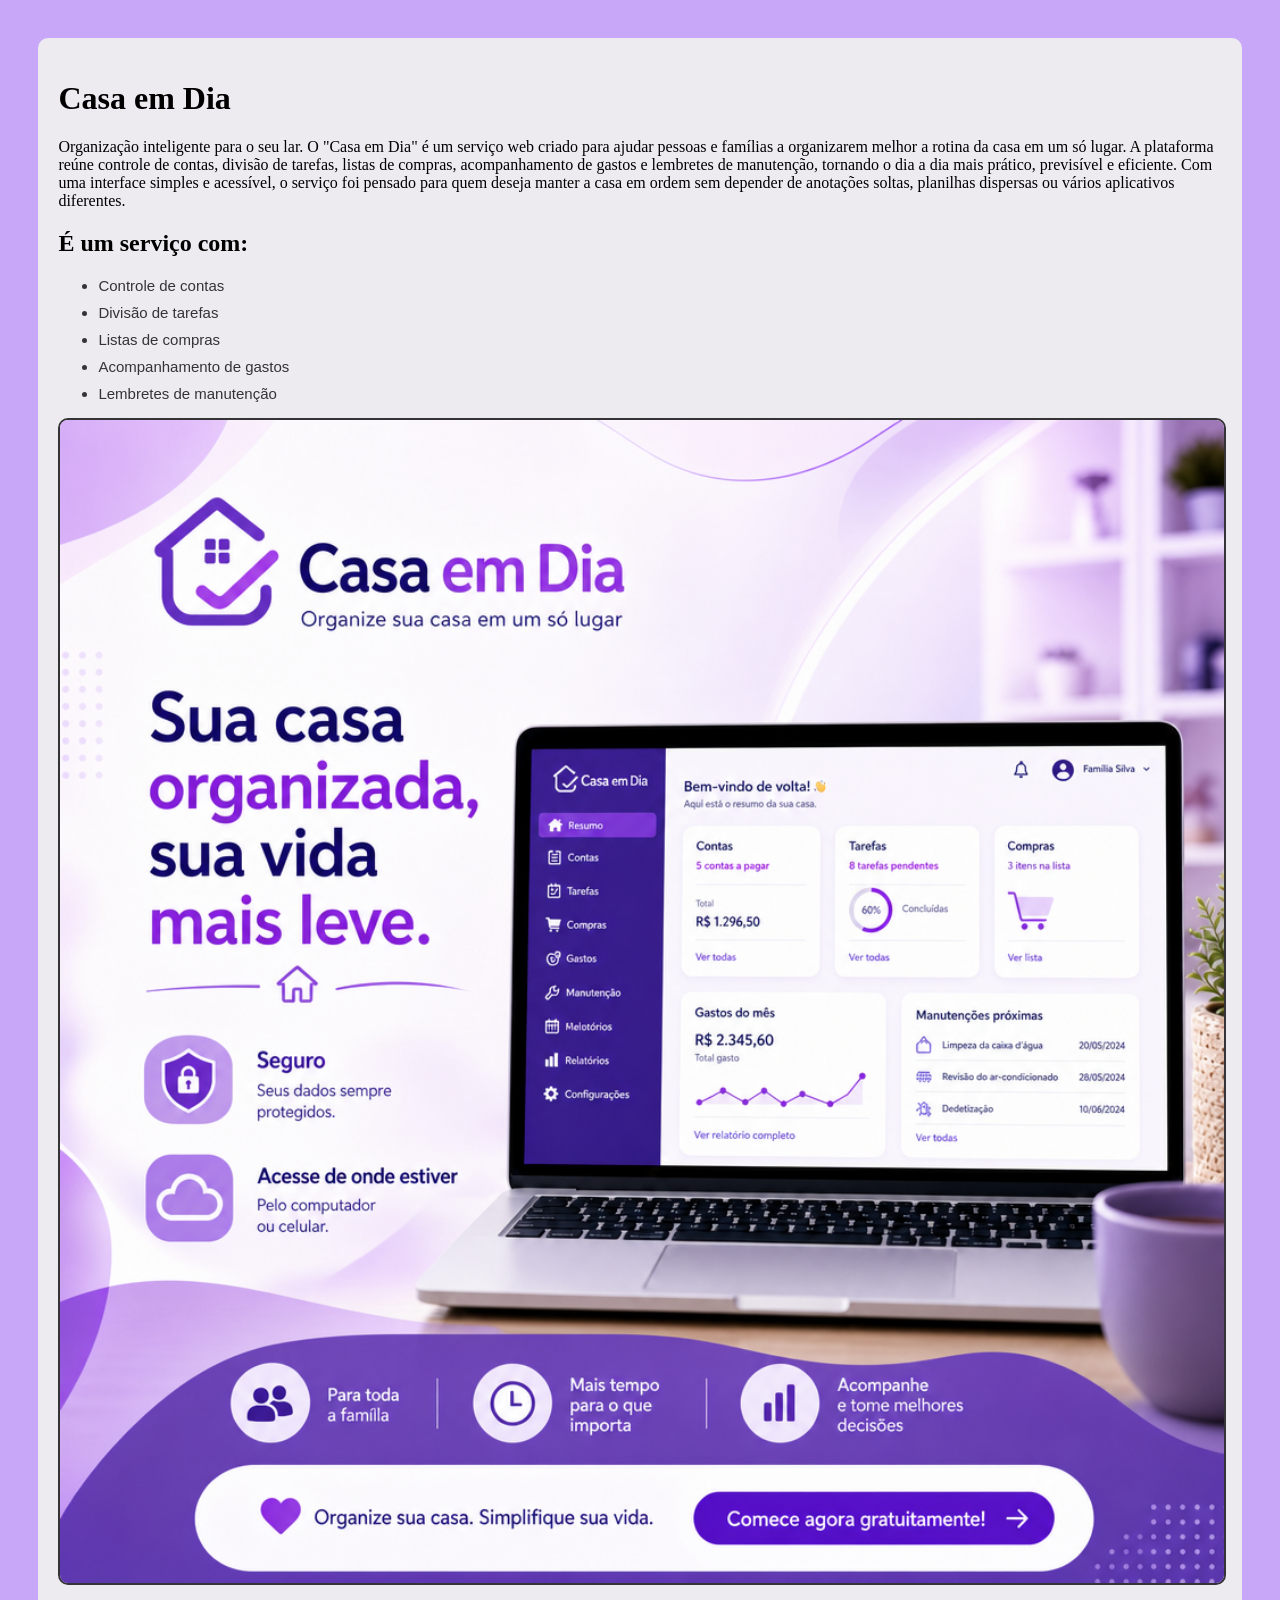
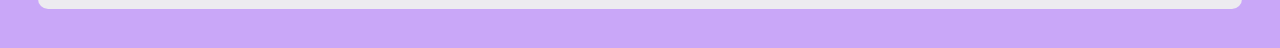
==== sandra/index.html @ e189e22e "Add files via upload" ====
<!DOCTYPE html>

<html lang="en">

<head>
    <meta charset="UTF-8">
    <meta name="viewport" content="width=device-width, initial-scale=1.0">
    <link rel="stylesheet" href="css/style.css">
    <script src="js/script.js" defer></script>

    <title>Casa em Dia</title>
</head>

<body>
    <div class="começo">
        <h1>Casa em Dia</h1>
        <p>
            Organização inteligente para o seu lar. O "Casa em Dia" é um serviço web criado para ajudar 
pessoas e famílias a organizarem melhor a rotina da casa em um só lugar. A plataforma 
reúne controle de contas, divisão de tarefas, listas de compras, acompanhamento de 
gastos e lembretes de manutenção, tornando o dia a dia mais prático, previsível e 
eficiente. Com uma interface simples e acessível, o serviço foi pensado para quem deseja
manter a casa em ordem sem depender de anotações soltas, planilhas dispersas ou vários
aplicativos diferentes.
        </p>
        <h2>É um serviço com:</h2>
        <p>
            <ul>
                <li>Controle de contas</li>
                <li>Divisão de tarefas</li>
                <li>Listas de compras</li>
                <li>Acompanhamento de gastos</li>
                <li>Lembretes de manutenção</li>
            </ul>
        </p>

        <img src="img/propaganda.png" alt="Casa em Dia" class="imagem">
    </div>
</body>

</html>
---- sandra/css/style.css ----
body {
    background-color: #c9a7f8;
    margin: 2%;
    padding: 1%;
}

.começo {
    font-family:Georgia, 'Times New Roman', Times, serif;
    background-color: #edebf0;
    border-radius: 10px;
    padding: 20px;
}

li {
    font-family:'Lucida Sans', 'Lucida Sans Regular', 'Lucida Grande', 'Lucida Sans Unicode', Geneva, Verdana, sans-serif;
    font-size: 15px;
    color: #343335;
    margin-bottom: 10px;
}

img {
    width: 100%;
    height: auto;
    border-radius: 10px;
    border: 2px solid #343335;
}
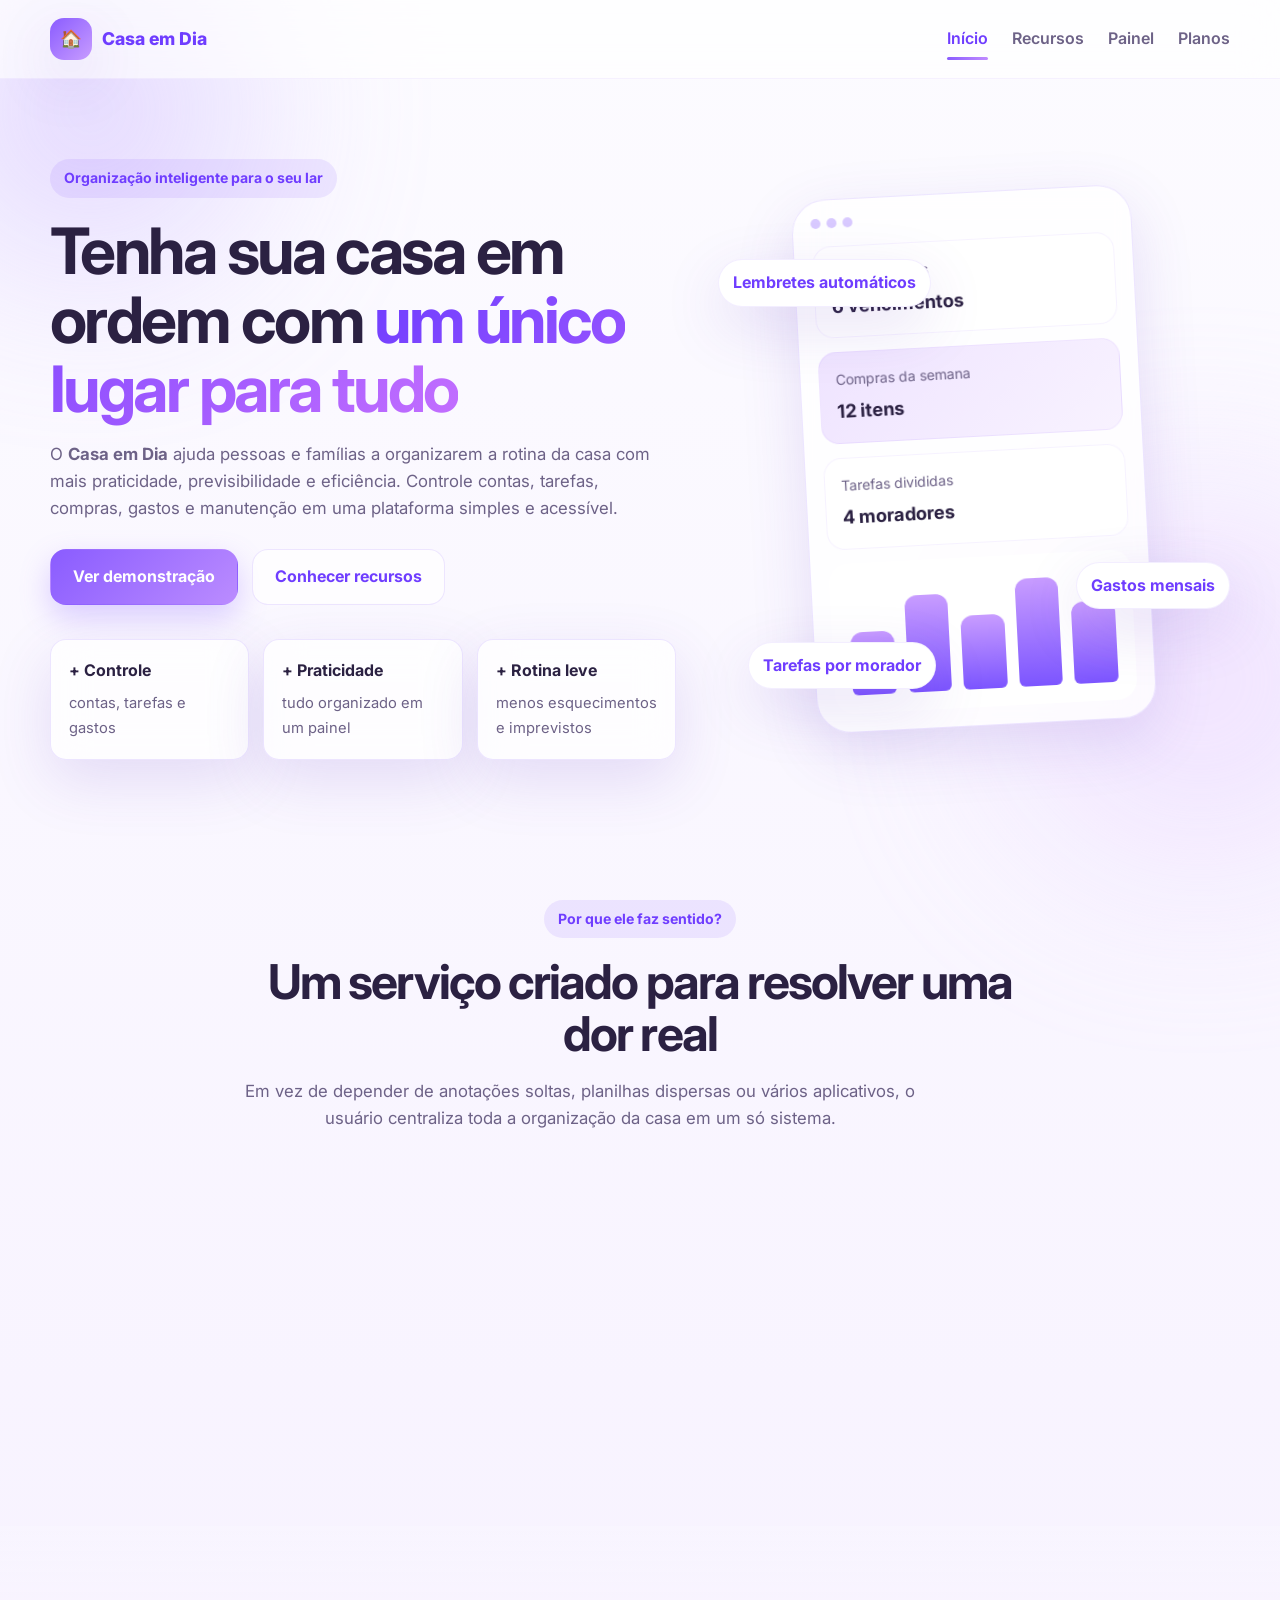
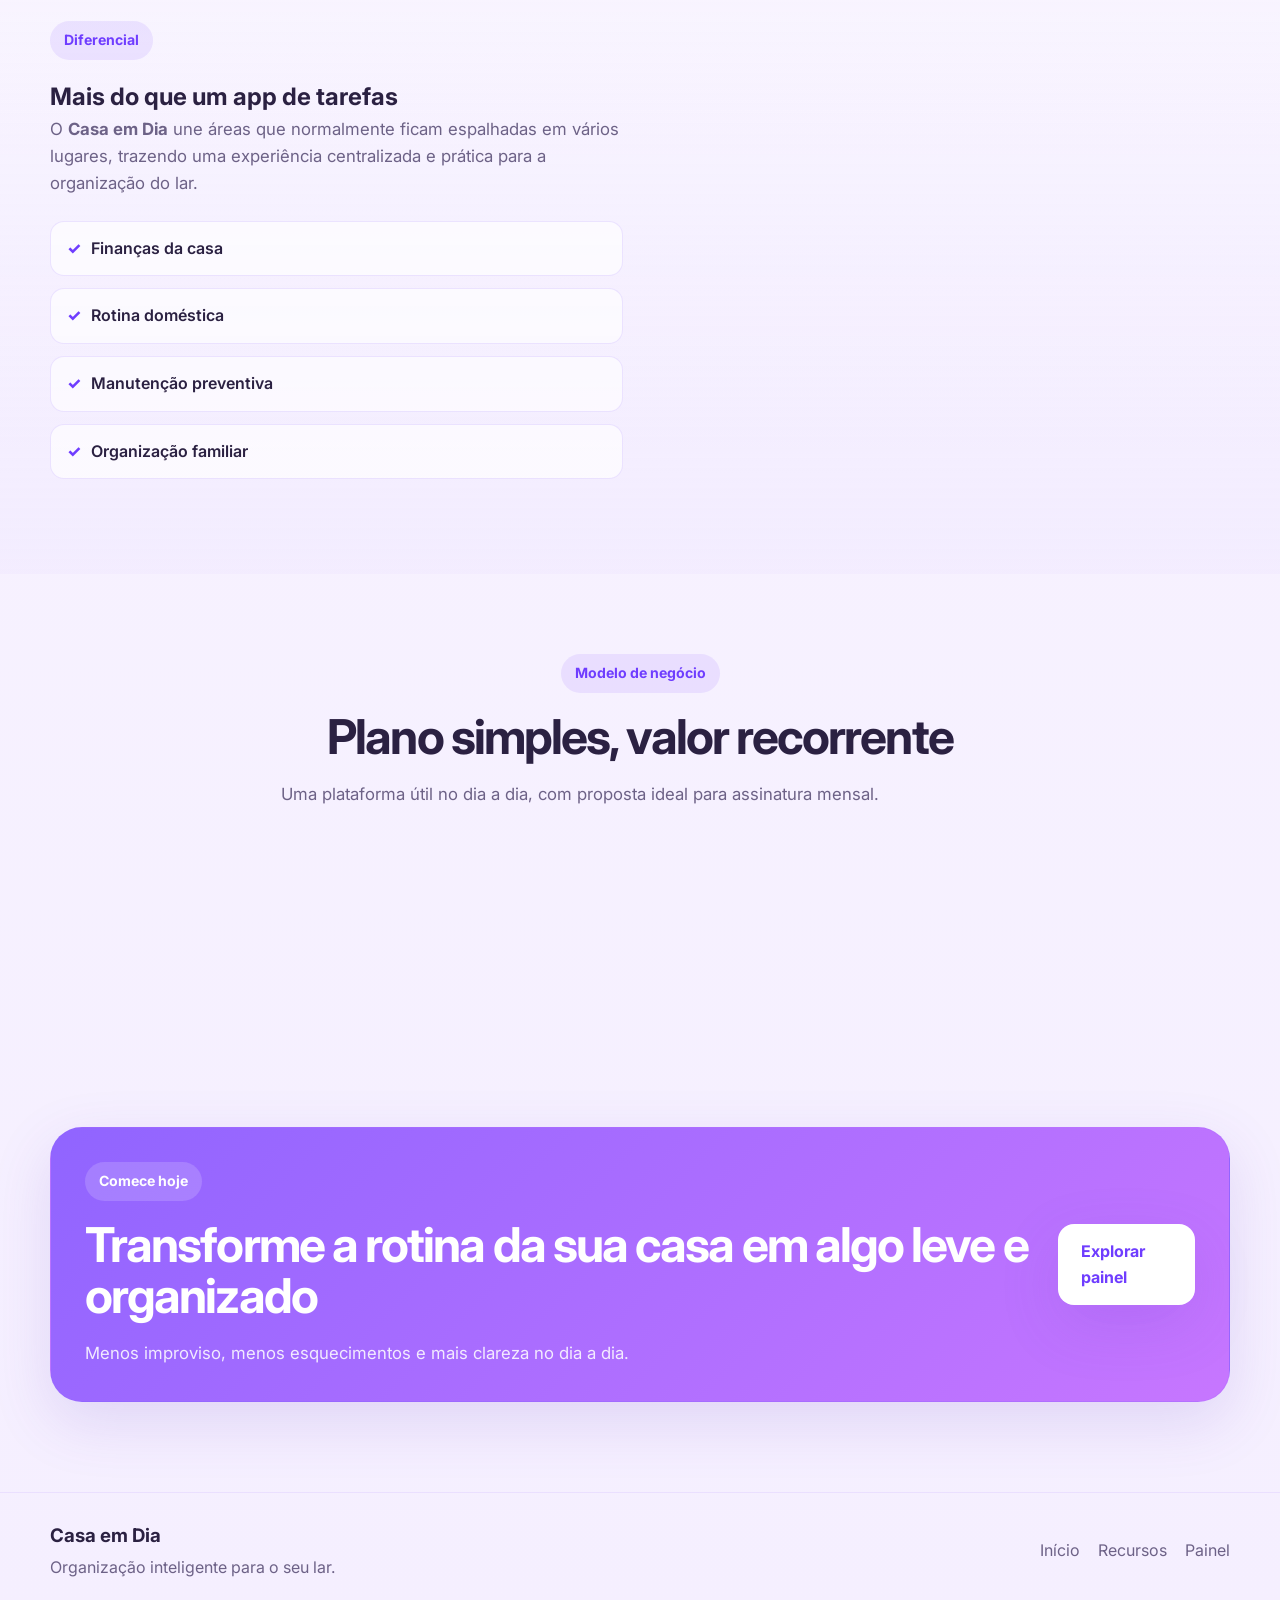
==== commit a5f846b4: "Add files via upload" ====
--- a/sandra/index.html
+++ b/sandra/index.html
@@ -1,41 +1,258 @@
 <!DOCTYPE html>
-
-<html lang="en">
-
+<html lang="pt-BR">
 <head>
-    <meta charset="UTF-8">
-    <meta name="viewport" content="width=device-width, initial-scale=1.0">
-    <link rel="stylesheet" href="css/style.css">
-    <script src="js/script.js" defer></script>
-
-    <title>Casa em Dia</title>
+  <meta charset="UTF-8" />
+  <meta name="viewport" content="width=device-width, initial-scale=1.0" />
+  <title>Casa em Dia | Organização inteligente para o seu lar</title>
+  <link rel="preconnect" href="https://fonts.googleapis.com">
+  <link rel="preconnect" href="https://fonts.gstatic.com" crossorigin>
+  <link href="https://fonts.googleapis.com/css2?family=Inter:wght@400;500;600;700;800&display=swap" rel="stylesheet">
+  <link rel="stylesheet" href="css/style.css" />
 </head>
 
 <body>
-    <div class="começo">
-        <h1>Casa em Dia</h1>
-        <p>
-            Organização inteligente para o seu lar. O "Casa em Dia" é um serviço web criado para ajudar 
-pessoas e famílias a organizarem melhor a rotina da casa em um só lugar. A plataforma 
-reúne controle de contas, divisão de tarefas, listas de compras, acompanhamento de 
-gastos e lembretes de manutenção, tornando o dia a dia mais prático, previsível e 
-eficiente. Com uma interface simples e acessível, o serviço foi pensado para quem deseja
-manter a casa em ordem sem depender de anotações soltas, planilhas dispersas ou vários
-aplicativos diferentes.
-        </p>
-        <h2>É um serviço com:</h2>
-        <p>
-            <ul>
-                <li>Controle de contas</li>
-                <li>Divisão de tarefas</li>
-                <li>Listas de compras</li>
-                <li>Acompanhamento de gastos</li>
-                <li>Lembretes de manutenção</li>
-            </ul>
-        </p>
-
-        <img src="img/propaganda.png" alt="Casa em Dia" class="imagem">
+  <div class="bg-blur blur-1"></div>
+  <div class="bg-blur blur-2"></div>
+
+  <header class="header">
+    <div class="container nav">
+      <a href="index.html" class="logo">
+        <span class="logo-icon">🏠</span>
+        <span>Casa em Dia</span>
+      </a>
+
+      <nav class="menu" id="menu">
+        <a href="index.html" class="active">Início</a>
+        <a href="recursos.html">Recursos</a>
+        <a href="dashboard.html">Painel</a>
+        <a href="#planos">Planos</a>
+      </nav>
+
+      <button class="menu-toggle" id="menuToggle">☰</button>
     </div>
+  </header>
+
+  <main>
+    <section class="hero">
+      <div class="container hero-grid">
+        <div class="hero-text">
+          <span class="tag">Organização inteligente para o seu lar</span>
+          <h1>
+            Tenha sua casa em ordem com
+            <span class="gradient-text">um único lugar para tudo</span>
+          </h1>
+          <p>
+            O <strong>Casa em Dia</strong> ajuda pessoas e famílias a organizarem a rotina da casa
+            com mais praticidade, previsibilidade e eficiência. Controle contas, tarefas,
+            compras, gastos e manutenção em uma plataforma simples e acessível.
+          </p>
+
+          <div class="hero-actions">
+            <a href="dashboard.html" class="btn btn-primary">Ver demonstração</a>
+            <a href="recursos.html" class="btn btn-secondary">Conhecer recursos</a>
+          </div>
+
+          <div class="hero-stats">
+            <div class="stat-card">
+              <strong>+ Controle</strong>
+              <span>contas, tarefas e gastos</span>
+            </div>
+            <div class="stat-card">
+              <strong>+ Praticidade</strong>
+              <span>tudo organizado em um painel</span>
+            </div>
+            <div class="stat-card">
+              <strong>+ Rotina leve</strong>
+              <span>menos esquecimentos e imprevistos</span>
+            </div>
+          </div>
+        </div>
+
+        <div class="hero-visual">
+          <div class="phone-card float-card">
+            <div class="phone-top">
+              <span></span><span></span><span></span>
+            </div>
+            <div class="phone-content">
+              <div class="mini-box">
+                <p>Contas do mês</p>
+                <strong>6 vencimentos</strong>
+              </div>
+              <div class="mini-box highlight">
+                <p>Compras da semana</p>
+                <strong>12 itens</strong>
+              </div>
+              <div class="mini-box">
+                <p>Tarefas divididas</p>
+                <strong>4 moradores</strong>
+              </div>
+              <div class="mini-chart">
+                <div class="bar" style="height: 55%"></div>
+                <div class="bar" style="height: 85%"></div>
+                <div class="bar" style="height: 65%"></div>
+                <div class="bar" style="height: 95%"></div>
+                <div class="bar" style="height: 72%"></div>
+              </div>
+            </div>
+          </div>
+
+          <div class="floating-badge badge-1">Lembretes automáticos</div>
+          <div class="floating-badge badge-2">Gastos mensais</div>
+          <div class="floating-badge badge-3">Tarefas por morador</div>
+        </div>
+      </div>
+    </section>
+
+    <section class="section">
+      <div class="container">
+        <div class="section-title">
+          <span class="tag">Por que ele faz sentido?</span>
+          <h2>Um serviço criado para resolver uma dor real</h2>
+          <p>
+            Em vez de depender de anotações soltas, planilhas dispersas ou vários aplicativos,
+            o usuário centraliza toda a organização da casa em um só sistema.
+          </p>
+        </div>
+
+        <div class="grid-4">
+          <article class="feature-card reveal">
+            <div class="icon-circle">📌</div>
+            <h3>Dor real</h3>
+            <p>Ajuda quem vive esquecendo contas, tarefas e manutenções importantes.</p>
+          </article>
+
+          <article class="feature-card reveal">
+            <div class="icon-circle">🔁</div>
+            <h3>Uso recorrente</h3>
+            <p>Ideal para acompanhar a rotina da casa diariamente, semanalmente e mensalmente.</p>
+          </article>
+
+          <article class="feature-card reveal">
+            <div class="icon-circle">👨‍👩‍👧‍👦</div>
+            <h3>Público amplo</h3>
+            <p>Serve para pessoas que moram sozinhas, casais, famílias e casas compartilhadas.</p>
+          </article>
+
+          <article class="feature-card reveal">
+            <div class="icon-circle">💳</div>
+            <h3>Assinatura mensal</h3>
+            <p>Modelo ideal para uma plataforma útil, contínua e com valor percebido no dia a dia.</p>
+          </article>
+        </div>
+      </div>
+    </section>
+
+    <section class="section alt-section">
+      <div class="container two-col">
+        <div>
+          <span class="tag">Diferencial</span>
+          <h2>Mais do que um app de tarefas</h2>
+          <p class="section-text">
+            O <strong>Casa em Dia</strong> une áreas que normalmente ficam espalhadas em vários
+            lugares, trazendo uma experiência centralizada e prática para a organização do lar.
+          </p>
+
+          <ul class="check-list">
+            <li>Finanças da casa</li>
+            <li>Rotina doméstica</li>
+            <li>Manutenção preventiva</li>
+            <li>Organização familiar</li>
+          </ul>
+        </div>
+
+        <div class="differential-card reveal">
+          <div class="differential-item">
+            <span>💰</span>
+            <div>
+              <strong>Finanças</strong>
+              <p>Contas, vencimentos e acompanhamento de gastos.</p>
+            </div>
+          </div>
+          <div class="differential-item">
+            <span>🧹</span>
+            <div>
+              <strong>Rotina</strong>
+              <p>Divisão de tarefas e acompanhamento das atividades domésticas.</p>
+            </div>
+          </div>
+          <div class="differential-item">
+            <span>🛠️</span>
+            <div>
+              <strong>Manutenção</strong>
+              <p>Lembretes para trocas, revisões e cuidados preventivos da casa.</p>
+            </div>
+          </div>
+          <div class="differential-item">
+            <span>🛒</span>
+            <div>
+              <strong>Compras</strong>
+              <p>Listas compartilhadas para deixar a rotina mais organizada.</p>
+            </div>
+          </div>
+        </div>
+      </div>
+    </section>
+
+    <section class="section" id="planos">
+      <div class="container">
+        <div class="section-title">
+          <span class="tag">Modelo de negócio</span>
+          <h2>Plano simples, valor recorrente</h2>
+          <p>
+            Uma plataforma útil no dia a dia, com proposta ideal para assinatura mensal.
+          </p>
+        </div>
+
+        <div class="pricing-card reveal">
+          <div class="pricing-left">
+            <span class="small-label">Plano Premium</span>
+            <h3>Organização completa da casa em um só lugar</h3>
+            <p>
+              Ideal para quem quer acompanhar contas, compras, tarefas, lembretes e gastos com mais controle.
+            </p>
+          </div>
+
+          <div class="pricing-right">
+            <div class="price">
+              <span>R$</span>
+              <strong>19,90</strong>
+              <small>/mês</small>
+            </div>
+            <a href="#" class="btn btn-primary">Começar agora</a>
+          </div>
+        </div>
+      </div>
+    </section>
+
+    <section class="section cta-section">
+      <div class="container cta-box">
+        <div>
+          <span class="tag">Comece hoje</span>
+          <h2>Transforme a rotina da sua casa em algo leve e organizado</h2>
+          <p>
+            Menos improviso, menos esquecimentos e mais clareza no dia a dia.
+          </p>
+        </div>
+        <a href="dashboard.html" class="btn btn-light">Explorar painel</a>
+      </div>
+    </section>
+  </main>
+
+  <footer class="footer">
+    <div class="container footer-content">
+      <div>
+        <h3>Casa em Dia</h3>
+        <p>Organização inteligente para o seu lar.</p>
+      </div>
+
+      <div class="footer-links">
+        <a href="index.html">Início</a>
+        <a href="recursos.html">Recursos</a>
+        <a href="dashboard.html">Painel</a>
+      </div>
+    </div>
+  </footer>
+
+  <script src="js/jscript.js"></script>
 </body>
-
 </html>
--- a/sandra/css/style.css
+++ b/sandra/css/style.css
@@ -1,26 +1,903 @@
+:root {
+  --bg: #f8f5ff;
+  --bg-soft: #f2ebff;
+  --surface: rgba(255, 255, 255, 0.78);
+  --surface-strong: #ffffff;
+  --border: rgba(141, 102, 255, 0.16);
+  --text: #2b2142;
+  --text-soft: #6d6287;
+  --primary: #8a5cff;
+  --primary-dark: #6f3dff;
+  --primary-light: #b799ff;
+  --secondary: #efe7ff;
+  --success: #7b61ff;
+  --shadow: 0 20px 60px rgba(101, 59, 194, 0.15);
+  --radius-xl: 28px;
+  --radius-lg: 20px;
+  --radius-md: 16px;
+  --radius-sm: 12px;
+  --container: 1180px;
+}
+
+* {
+  margin: 0;
+  padding: 0;
+  box-sizing: border-box;
+}
+
+html {
+  scroll-behavior: smooth;
+}
+
 body {
-    background-color: #c9a7f8;
-    margin: 2%;
-    padding: 1%;
-}
-
-.começo {
-    font-family:Georgia, 'Times New Roman', Times, serif;
-    background-color: #edebf0;
-    border-radius: 10px;
-    padding: 20px;
-}
-
-li {
-    font-family:'Lucida Sans', 'Lucida Sans Regular', 'Lucida Grande', 'Lucida Sans Unicode', Geneva, Verdana, sans-serif;
-    font-size: 15px;
-    color: #343335;
-    margin-bottom: 10px;
-}
-
-img {
+  font-family: "Inter", sans-serif;
+  background: linear-gradient(180deg, #fcfbff 0%, #f7f2ff 55%, #f5efff 100%);
+  color: var(--text);
+  line-height: 1.6;
+  overflow-x: hidden;
+  position: relative;
+}
+
+a {
+  text-decoration: none;
+  color: inherit;
+}
+
+button {
+  font-family: inherit;
+}
+
+.container {
+  width: min(100% - 32px, var(--container));
+  margin: 0 auto;
+}
+
+.bg-blur {
+  position: fixed;
+  border-radius: 50%;
+  filter: blur(100px);
+  z-index: -1;
+  opacity: 0.45;
+}
+
+.blur-1 {
+  width: 300px;
+  height: 300px;
+  background: #bfa6ff;
+  top: -40px;
+  left: -60px;
+}
+
+.blur-2 {
+  width: 360px;
+  height: 360px;
+  background: #e4c9ff;
+  bottom: 40px;
+  right: -100px;
+}
+
+.header {
+  position: sticky;
+  top: 0;
+  z-index: 20;
+  backdrop-filter: blur(18px);
+  background: rgba(255, 255, 255, 0.65);
+  border-bottom: 1px solid rgba(138, 92, 255, 0.08);
+}
+
+.nav {
+  min-height: 78px;
+  display: flex;
+  align-items: center;
+  justify-content: space-between;
+  gap: 20px;
+}
+
+.logo {
+  display: flex;
+  align-items: center;
+  gap: 10px;
+  font-weight: 800;
+  font-size: 1.1rem;
+  color: var(--primary-dark);
+}
+
+.logo-icon {
+  width: 42px;
+  height: 42px;
+  display: grid;
+  place-items: center;
+  border-radius: 14px;
+  background: linear-gradient(135deg, var(--primary), #c89cff);
+  color: white;
+  box-shadow: var(--shadow);
+}
+
+.menu {
+  display: flex;
+  align-items: center;
+  gap: 24px;
+}
+
+.menu a {
+  font-weight: 600;
+  color: var(--text-soft);
+  transition: 0.3s;
+  position: relative;
+}
+
+.menu a:hover,
+.menu a.active {
+  color: var(--primary-dark);
+}
+
+.menu a.active::after,
+.menu a:hover::after {
+  content: "";
+  position: absolute;
+  left: 0;
+  bottom: -8px;
+  width: 100%;
+  height: 3px;
+  border-radius: 999px;
+  background: linear-gradient(90deg, var(--primary), #c18cff);
+}
+
+.menu-toggle {
+  display: none;
+  border: none;
+  background: var(--secondary);
+  color: var(--primary-dark);
+  width: 44px;
+  height: 44px;
+  border-radius: 14px;
+  font-size: 1.3rem;
+  cursor: pointer;
+}
+
+.hero {
+  padding: 80px 0 60px;
+}
+
+.hero-grid {
+  display: grid;
+  grid-template-columns: 1.1fr 0.9fr;
+  align-items: center;
+  gap: 42px;
+}
+
+.tag {
+  display: inline-flex;
+  align-items: center;
+  padding: 8px 14px;
+  border-radius: 999px;
+  background: rgba(138, 92, 255, 0.12);
+  color: var(--primary-dark);
+  font-weight: 700;
+  font-size: 0.88rem;
+  margin-bottom: 18px;
+}
+
+.hero h1,
+.section-title h1,
+.section-title h2,
+.cta-box h2 {
+  font-size: clamp(2.2rem, 5vw, 4.2rem);
+  line-height: 1.08;
+  letter-spacing: -0.04em;
+  margin-bottom: 18px;
+}
+
+.section-title h2,
+.cta-box h2 {
+  font-size: clamp(1.8rem, 3.8vw, 3rem);
+}
+
+.gradient-text {
+  background: linear-gradient(135deg, var(--primary-dark), #c46fff);
+  -webkit-background-clip: text;
+  -webkit-text-fill-color: transparent;
+}
+
+.hero p,
+.section-title p,
+.section-text,
+.cta-box p {
+  color: var(--text-soft);
+  font-size: 1.05rem;
+  max-width: 700px;
+}
+
+.hero-actions {
+  display: flex;
+  gap: 14px;
+  margin-top: 28px;
+  flex-wrap: wrap;
+}
+
+.btn {
+  display: inline-flex;
+  align-items: center;
+  justify-content: center;
+  padding: 14px 22px;
+  border-radius: 16px;
+  font-weight: 700;
+  transition: 0.3s;
+  border: 1px solid transparent;
+  cursor: pointer;
+}
+
+.btn-primary {
+  background: linear-gradient(135deg, var(--primary), #bb8cff);
+  color: white;
+  box-shadow: 0 12px 30px rgba(138, 92, 255, 0.28);
+}
+
+.btn-primary:hover {
+  transform: translateY(-2px);
+  filter: brightness(1.03);
+}
+
+.btn-secondary {
+  background: rgba(255, 255, 255, 0.7);
+  color: var(--primary-dark);
+  border-color: rgba(138, 92, 255, 0.15);
+}
+
+.btn-secondary:hover,
+.btn-light:hover {
+  transform: translateY(-2px);
+}
+
+.btn-light {
+  background: white;
+  color: var(--primary-dark);
+  box-shadow: var(--shadow);
+}
+
+.hero-stats {
+  display: grid;
+  grid-template-columns: repeat(3, 1fr);
+  gap: 14px;
+  margin-top: 34px;
+}
+
+.stat-card,
+.feature-card,
+.resource-card,
+.dashboard-card,
+.pricing-card,
+.differential-card,
+.highlight-banner,
+.cta-box,
+.phone-card {
+  background: var(--surface);
+  border: 1px solid var(--border);
+  box-shadow: var(--shadow);
+  backdrop-filter: blur(18px);
+}
+
+.stat-card {
+  padding: 18px;
+  border-radius: var(--radius-md);
+}
+
+.stat-card strong {
+  display: block;
+  font-size: 1rem;
+  margin-bottom: 6px;
+}
+
+.stat-card span {
+  color: var(--text-soft);
+  font-size: 0.92rem;
+}
+
+.hero-visual {
+  position: relative;
+  min-height: 540px;
+  display: flex;
+  align-items: center;
+  justify-content: center;
+}
+
+.phone-card {
+  width: 340px;
+  border-radius: 34px;
+  padding: 18px;
+  transform: rotate(-3deg);
+}
+
+.float-card {
+  animation: float 4s ease-in-out infinite;
+}
+
+.phone-top {
+  display: flex;
+  gap: 6px;
+  margin-bottom: 18px;
+}
+
+.phone-top span {
+  width: 10px;
+  height: 10px;
+  border-radius: 50%;
+  background: #d8c9ff;
+}
+
+.phone-content {
+  display: grid;
+  gap: 14px;
+}
+
+.mini-box {
+  padding: 16px;
+  border-radius: 18px;
+  background: white;
+  border: 1px solid rgba(138, 92, 255, 0.08);
+}
+
+.mini-box p {
+  color: var(--text-soft);
+  font-size: 0.88rem;
+  margin-bottom: 6px;
+}
+
+.mini-box strong {
+  font-size: 1.15rem;
+}
+
+.mini-box.highlight {
+  background: linear-gradient(135deg, #efe4ff, #f8f2ff);
+}
+
+.mini-chart {
+  display: flex;
+  align-items: end;
+  gap: 12px;
+  height: 150px;
+  padding: 18px;
+  border-radius: 20px;
+  background: white;
+}
+
+.mini-chart .bar {
+  flex: 1;
+  border-radius: 12px 12px 6px 6px;
+  background: linear-gradient(180deg, #c89cff, #7c55ff);
+}
+
+.floating-badge {
+  position: absolute;
+  padding: 10px 14px;
+  border-radius: 999px;
+  background: white;
+  color: var(--primary-dark);
+  font-weight: 700;
+  box-shadow: var(--shadow);
+  border: 1px solid rgba(138, 92, 255, 0.1);
+}
+
+.badge-1 {
+  top: 70px;
+  left: 0;
+}
+
+.badge-2 {
+  bottom: 120px;
+  right: 0;
+}
+
+.badge-3 {
+  bottom: 40px;
+  left: 30px;
+}
+
+.section {
+  padding: 80px 0;
+}
+
+.alt-section {
+  background: linear-gradient(180deg, rgba(255,255,255,0.2), rgba(239,231,255,0.45));
+}
+
+.section-title {
+  text-align: center;
+  max-width: 820px;
+  margin: 0 auto 46px;
+}
+
+.grid-4 {
+  display: grid;
+  grid-template-columns: repeat(4, 1fr);
+  gap: 20px;
+}
+
+.feature-card,
+.resource-card {
+  padding: 26px;
+  border-radius: var(--radius-lg);
+  transition: 0.3s;
+}
+
+.feature-card:hover,
+.resource-card:hover,
+.dashboard-card:hover {
+  transform: translateY(-6px);
+}
+
+.icon-circle,
+.resource-icon {
+  width: 58px;
+  height: 58px;
+  border-radius: 18px;
+  display: grid;
+  place-items: center;
+  margin-bottom: 16px;
+  font-size: 1.4rem;
+  background: linear-gradient(135deg, #efe4ff, #d7c1ff);
+}
+
+.feature-card h3,
+.resource-card h3,
+.dashboard-card h3,
+.pricing-card h3 {
+  margin-bottom: 10px;
+  font-size: 1.1rem;
+}
+
+.feature-card p,
+.resource-card p,
+.differential-item p,
+.pricing-card p,
+.timeline-content p {
+  color: var(--text-soft);
+}
+
+.two-col {
+  display: grid;
+  grid-template-columns: 1fr 1fr;
+  gap: 34px;
+  align-items: center;
+}
+
+.check-list {
+  list-style: none;
+  margin-top: 24px;
+  display: grid;
+  gap: 12px;
+}
+
+.check-list li {
+  padding: 14px 16px;
+  border-radius: 14px;
+  background: rgba(255,255,255,0.65);
+  border: 1px solid var(--border);
+  font-weight: 600;
+}
+
+.check-list li::before {
+  content: "✓";
+  margin-right: 10px;
+  color: var(--primary-dark);
+  font-weight: 800;
+}
+
+.differential-card {
+  padding: 24px;
+  border-radius: var(--radius-xl);
+  display: grid;
+  gap: 18px;
+}
+
+.differential-item {
+  display: flex;
+  align-items: flex-start;
+  gap: 14px;
+  padding: 16px;
+  border-radius: 18px;
+  background: rgba(255,255,255,0.72);
+}
+
+.differential-item span {
+  font-size: 1.5rem;
+}
+
+.pricing-card {
+  border-radius: var(--radius-xl);
+  padding: 32px;
+  display: flex;
+  justify-content: space-between;
+  align-items: center;
+  gap: 24px;
+}
+
+.small-label {
+  display: inline-block;
+  margin-bottom: 12px;
+  color: var(--primary-dark);
+  font-weight: 700;
+}
+
+.price {
+  display: flex;
+  align-items: end;
+  gap: 6px;
+  margin-bottom: 14px;
+}
+
+.price span,
+.price small {
+  color: var(--text-soft);
+}
+
+.price strong {
+  font-size: 3rem;
+  line-height: 1;
+}
+
+.cta-section {
+  padding-top: 10px;
+  padding-bottom: 90px;
+}
+
+.cta-box {
+  border-radius: 32px;
+  padding: 34px;
+  background: linear-gradient(135deg, rgba(138, 92, 255, 0.95), rgba(196, 111, 255, 0.95));
+  color: white;
+  display: flex;
+  justify-content: space-between;
+  align-items: center;
+  gap: 24px;
+}
+
+.cta-box .tag {
+  background: rgba(255,255,255,0.16);
+  color: white;
+}
+
+.cta-box p {
+  color: rgba(255,255,255,0.86);
+}
+
+.footer {
+  padding: 28px 0 40px;
+  border-top: 1px solid rgba(138, 92, 255, 0.1);
+}
+
+.footer-content {
+  display: flex;
+  justify-content: space-between;
+  gap: 20px;
+  align-items: center;
+}
+
+.footer h3 {
+  margin-bottom: 4px;
+}
+
+.footer p,
+.footer-links a {
+  color: var(--text-soft);
+}
+
+.footer-links {
+  display: flex;
+  gap: 18px;
+  flex-wrap: wrap;
+}
+
+.page-top {
+  padding-top: 10px;
+}
+
+.resource-grid {
+  display: grid;
+  grid-template-columns: repeat(3, 1fr);
+  gap: 22px;
+}
+
+.timeline {
+  display: grid;
+  gap: 18px;
+  max-width: 880px;
+  margin: 0 auto;
+}
+
+.timeline-item {
+  display: grid;
+  grid-template-columns: 68px 1fr;
+  gap: 18px;
+  align-items: start;
+  padding: 22px;
+  border-radius: 24px;
+  background: rgba(255,255,255,0.75);
+  border: 1px solid var(--border);
+  box-shadow: var(--shadow);
+}
+
+.timeline-number {
+  width: 58px;
+  height: 58px;
+  border-radius: 18px;
+  display: grid;
+  place-items: center;
+  font-weight: 800;
+  color: white;
+  background: linear-gradient(135deg, var(--primary), #c993ff);
+  font-size: 1.2rem;
+}
+
+.highlight-banner {
+  border-radius: 30px;
+  padding: 28px;
+  display: flex;
+  justify-content: space-between;
+  align-items: center;
+  gap: 24px;
+}
+
+.dashboard-header {
+  display: flex;
+  justify-content: space-between;
+  align-items: end;
+  gap: 20px;
+  margin-bottom: 30px;
+  flex-wrap: wrap;
+}
+
+.dashboard-grid {
+  display: grid;
+  grid-template-columns: repeat(3, 1fr);
+  gap: 22px;
+}
+
+.dashboard-card {
+  border-radius: 24px;
+  padding: 22px;
+}
+
+.card-large {
+  grid-column: span 2;
+}
+
+.card-head {
+  display: flex;
+  justify-content: space-between;
+  align-items: center;
+  gap: 12px;
+  margin-bottom: 18px;
+}
+
+.badge-soft {
+  font-size: 0.82rem;
+  font-weight: 700;
+  color: var(--primary-dark);
+  background: rgba(138, 92, 255, 0.12);
+  padding: 8px 10px;
+  border-radius: 999px;
+}
+
+.kpi-grid {
+  display: grid;
+  grid-template-columns: repeat(4, 1fr);
+  gap: 14px;
+}
+
+.kpi-box {
+  background: white;
+  border: 1px solid rgba(138, 92, 255, 0.08);
+  border-radius: 18px;
+  padding: 18px;
+}
+
+.kpi-box span {
+  display: block;
+  color: var(--text-soft);
+  font-size: 0.92rem;
+  margin-bottom: 8px;
+}
+
+.kpi-box strong {
+  font-size: 1.5rem;
+}
+
+.list-clean,
+.check-items {
+  list-style: none;
+  display: grid;
+  gap: 12px;
+}
+
+.list-clean li,
+.check-items li {
+  display: flex;
+  justify-content: space-between;
+  gap: 10px;
+  padding: 14px 0;
+  border-bottom: 1px solid rgba(138, 92, 255, 0.1);
+}
+
+.check-items li {
+  justify-content: flex-start;
+  align-items: center;
+  gap: 10px;
+}
+
+.check-items input {
+  accent-color: var(--primary-dark);
+}
+
+.task-people {
+  display: grid;
+  gap: 14px;
+}
+
+.person-task {
+  display: flex;
+  gap: 12px;
+  align-items: center;
+  padding: 14px;
+  border-radius: 18px;
+  background: rgba(255,255,255,0.72);
+}
+
+.avatar {
+  width: 44px;
+  height: 44px;
+  border-radius: 14px;
+  display: grid;
+  place-items: center;
+  color: white;
+  font-weight: 800;
+}
+
+.lilac-1 {
+  background: linear-gradient(135deg, #8a5cff, #b78cff);
+}
+
+.lilac-2 {
+  background: linear-gradient(135deg, #9d6eff, #cf9fff);
+}
+
+.lilac-3 {
+  background: linear-gradient(135deg, #6f3dff, #a26eff);
+}
+
+.person-task p {
+  color: var(--text-soft);
+  font-size: 0.92rem;
+}
+
+.chart-box {
+  display: grid;
+  gap: 16px;
+}
+
+.chart-bar-wrap {
+  display: grid;
+  gap: 8px;
+}
+
+.chart-label {
+  font-weight: 600;
+}
+
+.chart-track {
+  width: 100%;
+  height: 14px;
+  border-radius: 999px;
+  background: #ede4ff;
+  overflow: hidden;
+}
+
+.chart-bar {
+  height: 100%;
+  border-radius: 999px;
+  background: linear-gradient(90deg, var(--primary-dark), #ca98ff);
+}
+
+.reveal {
+  opacity: 0;
+  transform: translateY(30px);
+  transition: 0.7s ease;
+}
+
+.reveal.show {
+  opacity: 1;
+  transform: translateY(0);
+}
+
+@keyframes float {
+  0%, 100% {
+    transform: translateY(0) rotate(-3deg);
+  }
+  50% {
+    transform: translateY(-10px) rotate(-3deg);
+  }
+}
+
+@media (max-width: 1100px) {
+  .hero-grid,
+  .two-col,
+  .dashboard-grid,
+  .resource-grid,
+  .grid-4,
+  .hero-stats,
+  .kpi-grid {
+    grid-template-columns: 1fr 1fr;
+  }
+
+  .card-large {
+    grid-column: span 2;
+  }
+}
+
+@media (max-width: 820px) {
+  .menu {
+    position: absolute;
+    top: 78px;
+    right: 16px;
+    background: rgba(255,255,255,0.95);
+    border: 1px solid var(--border);
+    border-radius: 18px;
+    padding: 18px;
+    flex-direction: column;
+    align-items: flex-start;
+    min-width: 180px;
+    display: none;
+    box-shadow: var(--shadow);
+  }
+
+  .menu.show {
+    display: flex;
+  }
+
+  .menu-toggle {
+    display: block;
+  }
+
+  .hero-grid,
+  .two-col,
+  .resource-grid,
+  .grid-4,
+  .dashboard-grid,
+  .hero-stats,
+  .kpi-grid,
+  .footer-content,
+  .highlight-banner,
+  .pricing-card,
+  .cta-box {
+    grid-template-columns: 1fr;
+    flex-direction: column;
+  }
+
+  .card-large {
+    grid-column: span 1;
+  }
+
+  .hero {
+    padding-top: 50px;
+  }
+
+  .hero-visual {
+    min-height: auto;
+  }
+
+  .phone-card {
     width: 100%;
-    height: auto;
-    border-radius: 10px;
-    border: 2px solid #343335;
+    max-width: 360px;
+  }
+
+  .floating-badge {
+    position: static;
+    display: inline-flex;
+    margin-top: 12px;
+    margin-right: 8px;
+  }
+
+  .dashboard-header {
+    align-items: flex-start;
+  }
 }
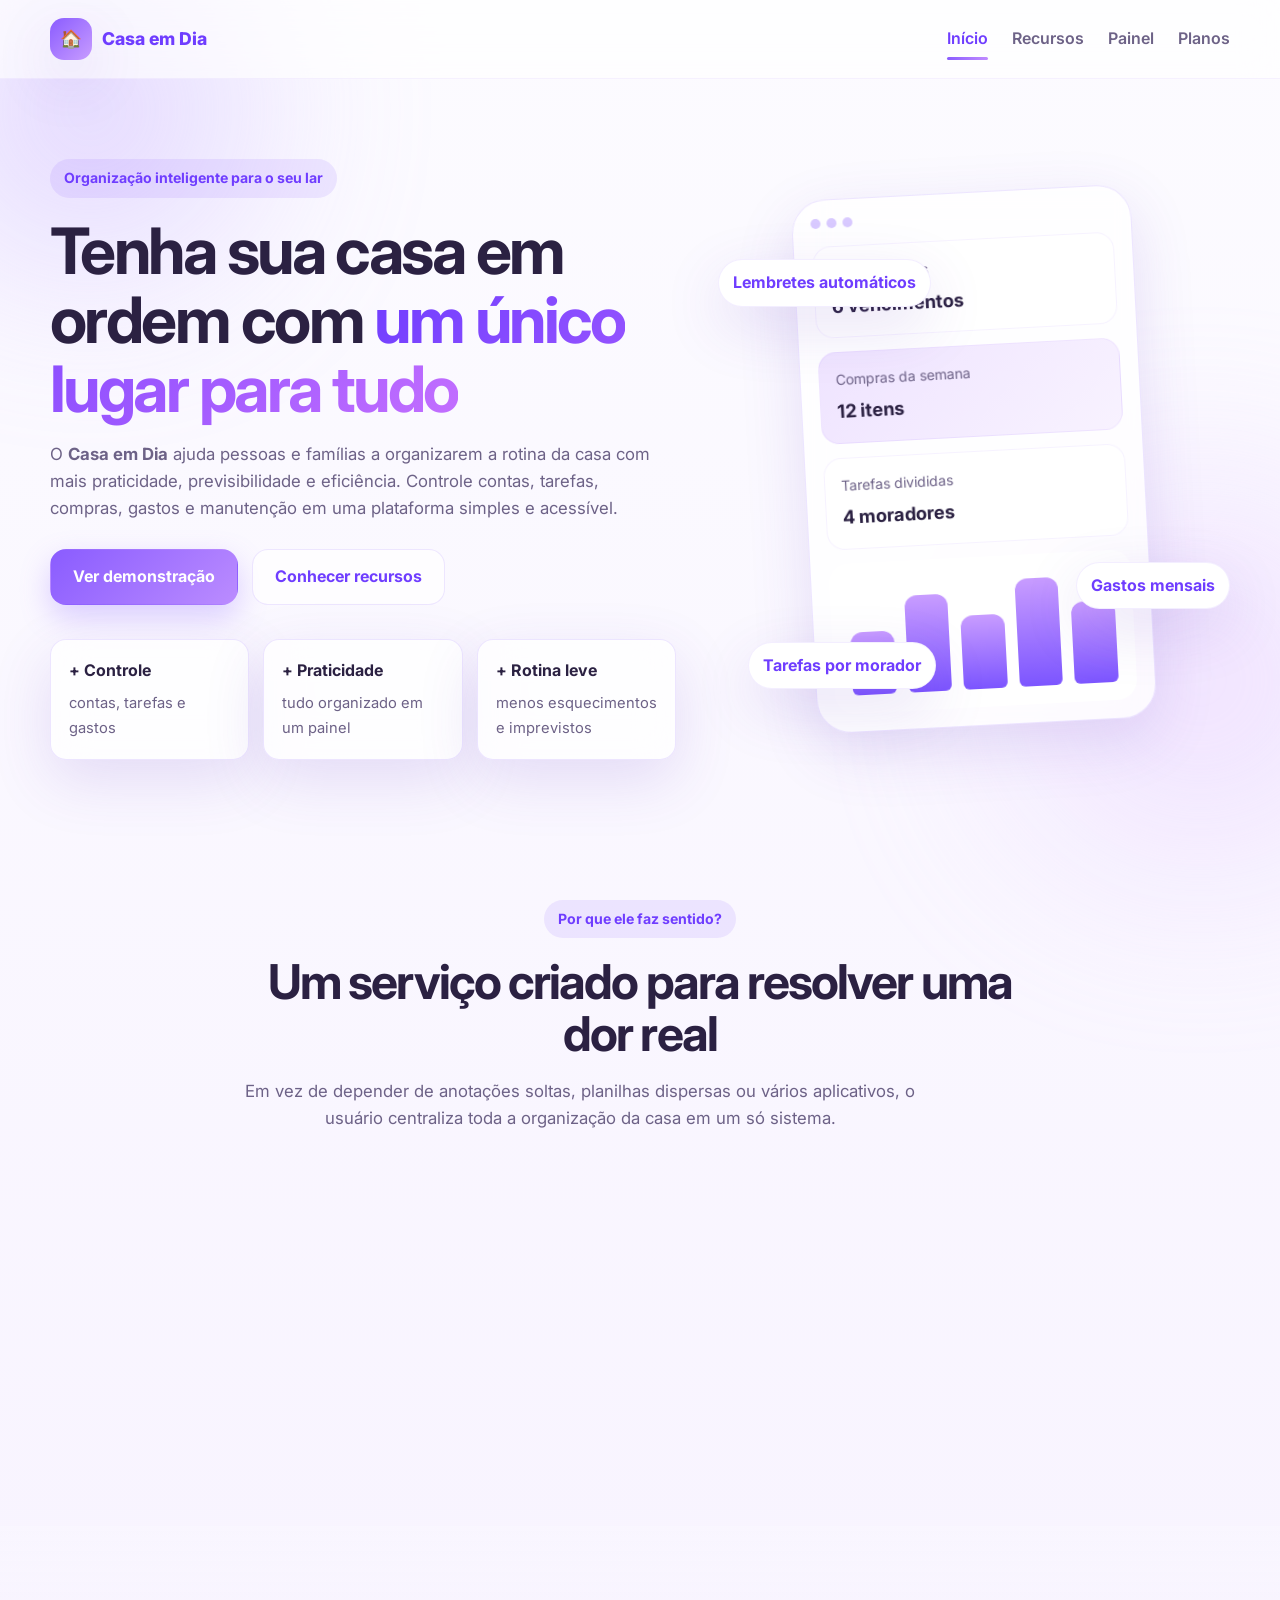
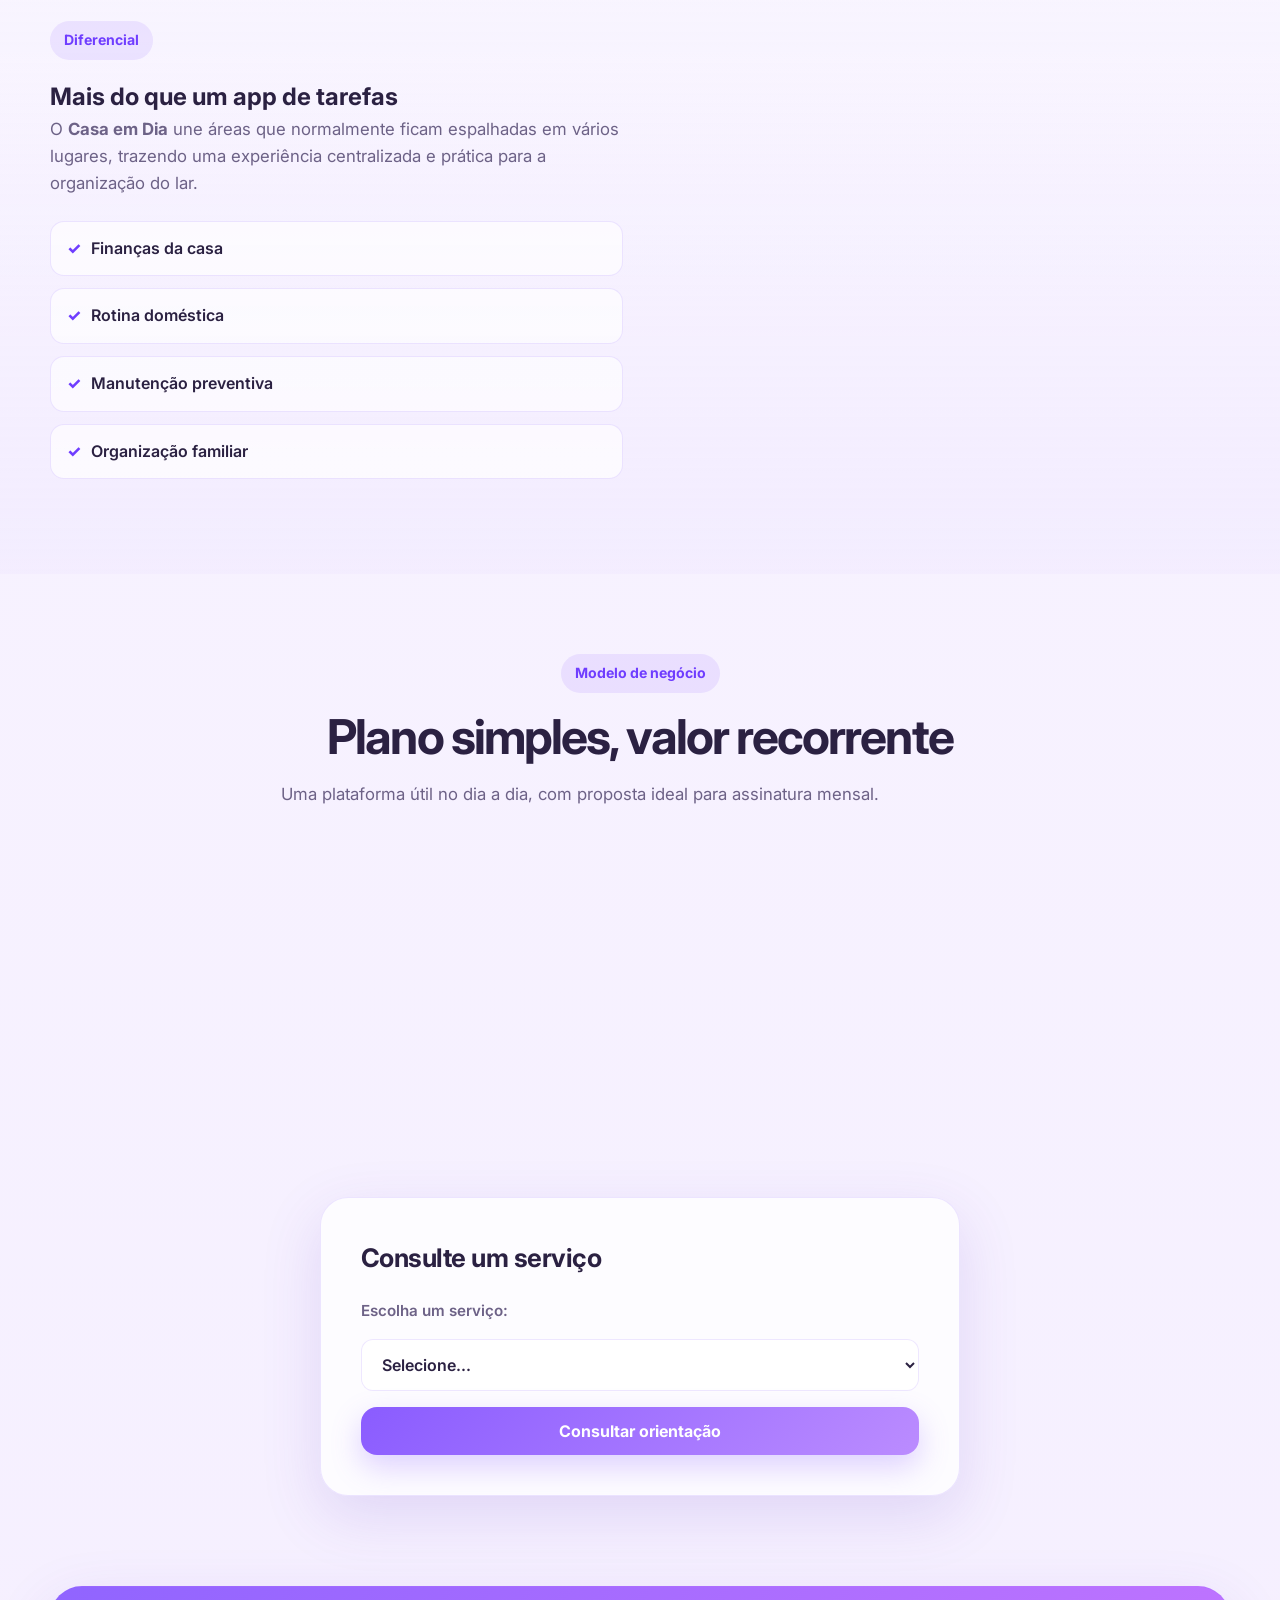
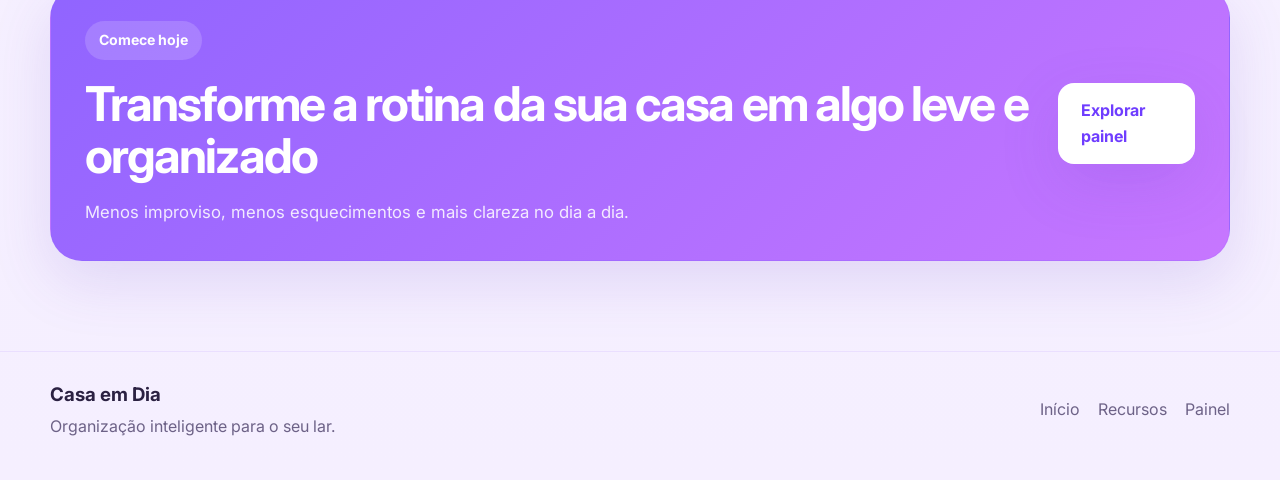
==== commit ee14bd25: "Add files via upload" ====
--- a/sandra/index.html
+++ b/sandra/index.html
@@ -1,8 +1,8 @@
 <!DOCTYPE html>
 <html lang="pt-BR">
 <head>
-  <meta charset="UTF-8" />
-  <meta name="viewport" content="width=device-width, initial-scale=1.0" />
+  <meta charset="UTF-8">
+  <meta name="viewport" content="width=device-width, initial-scale=1.0">
   <title>Casa em Dia | Organização inteligente para o seu lar</title>
   <link rel="preconnect" href="https://fonts.googleapis.com">
   <link rel="preconnect" href="https://fonts.gstatic.com" crossorigin>
@@ -224,6 +224,26 @@
       </div>
     </section>
 
+    <section class="section">
+      <div class="container">
+        <div class="consulta-servico">
+          <h2>Consulte um serviço</h2>
+
+          <label for="servico">Escolha um serviço:</label>
+          <select id="servico">
+            <option value="">Selecione...</option>
+            <option value="agendamento">Agendamento</option>
+            <option value="documentos">Documentos</option>
+            <option value="atendimento">Atendimento</option>
+          </select>
+
+          <button id="btnConsultar" type="button">Consultar orientação</button>
+
+          <p id="resultado" aria-live="polite"></p>
+        </div>
+      </div>
+    </section>
+
     <section class="section cta-section">
       <div class="container cta-box">
         <div>
@@ -255,4 +275,5 @@
 
   <script src="js/jscript.js"></script>
 </body>
+
 </html>
--- a/sandra/css/style.css
+++ b/sandra/css/style.css
@@ -900,4 +900,89 @@
   .dashboard-header {
     align-items: flex-start;
   }
+}
+
+/* ===== Consulta de Serviço ===== */
+.consulta-servico {
+  background: var(--surface);
+  border: 1px solid var(--border);
+  box-shadow: var(--shadow);
+  backdrop-filter: blur(18px);
+  border-radius: var(--radius-xl);
+  padding: 40px;
+  max-width: 640px;
+  margin: 0 auto;
+  display: grid;
+  gap: 16px;
+}
+
+.consulta-servico h2 {
+  font-size: 1.6rem;
+  letter-spacing: -0.02em;
+  margin-bottom: 4px;
+}
+
+.consulta-servico label {
+  font-weight: 600;
+  color: var(--text-soft);
+  font-size: 0.95rem;
+}
+
+.consulta-servico select {
+  font-family: inherit;
+  font-size: 1rem;
+  font-weight: 600;
+  color: var(--text);
+  padding: 14px 16px;
+  border-radius: var(--radius-sm);
+  border: 1px solid rgba(138, 92, 255, 0.15);
+  background: white;
+  cursor: pointer;
+  outline: none;
+  transition: 0.3s;
+}
+
+.consulta-servico select:hover,
+.consulta-servico select:focus {
+  border-color: var(--primary);
+  box-shadow: 0 0 0 4px rgba(138, 92, 255, 0.12);
+}
+
+.consulta-servico button {
+  padding: 14px 22px;
+  border: none;
+  border-radius: 16px;
+  font-weight: 700;
+  font-size: 1rem;
+  cursor: pointer;
+  background: linear-gradient(135deg, var(--primary), #bb8cff);
+  color: white;
+  box-shadow: 0 12px 30px rgba(138, 92, 255, 0.28);
+  transition: 0.3s;
+}
+
+.consulta-servico button:hover {
+  transform: translateY(-2px);
+  filter: brightness(1.03);
+}
+
+.consulta-servico #resultado {
+  min-height: 24px;
+  padding: 14px 16px;
+  border-radius: var(--radius-sm);
+  background: linear-gradient(135deg, #efe4ff, #f8f2ff);
+  border: 1px solid rgba(138, 92, 255, 0.08);
+  color: var(--primary-dark);
+  font-weight: 600;
+  font-size: 0.98rem;
+}
+
+.consulta-servico #resultado:empty {
+  display: none;
+}
+
+@media (max-width: 820px) {
+  .consulta-servico {
+    padding: 26px;
+  }
 }
